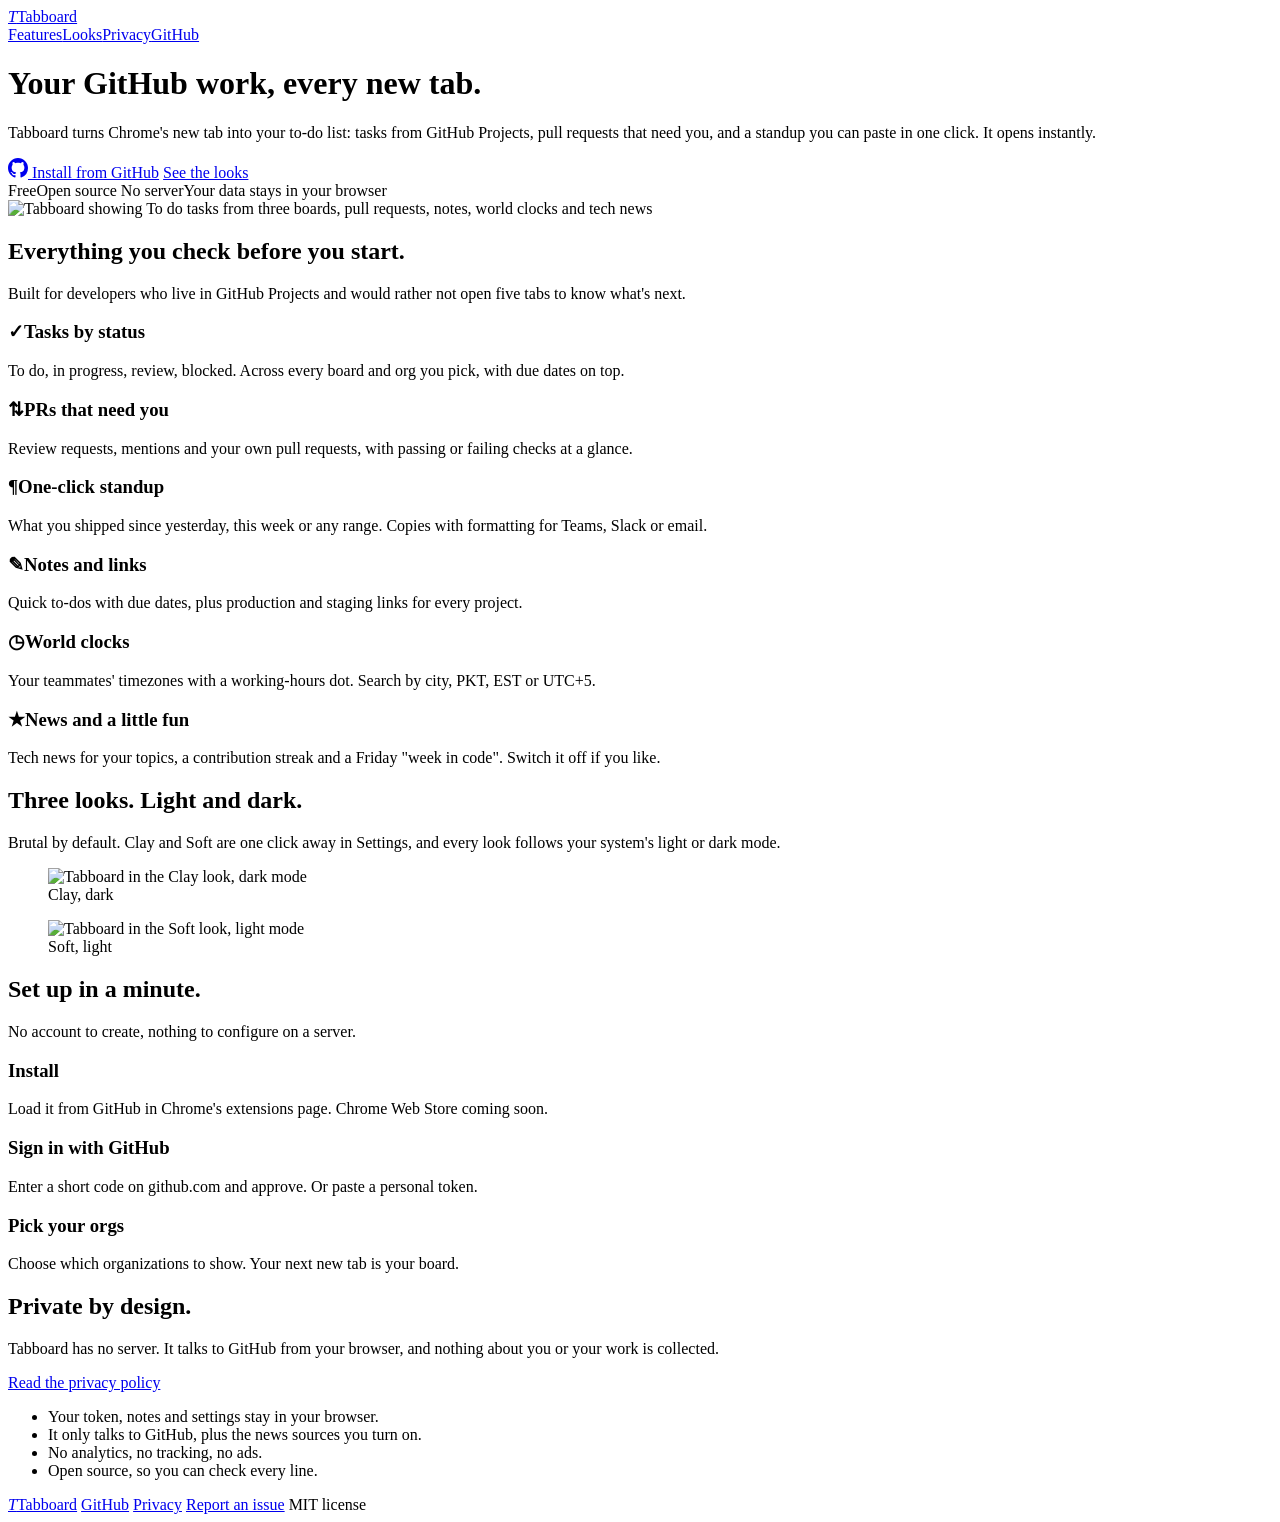
==== site/index.html @ a2787006 "Landing page and privacy policy in site/ (for Vercel, tabboard.ifraheem.dev); screenshots move to si" ====
<!doctype html>
<html lang="en">
<head>
<meta charset="utf-8">
<meta name="viewport" content="width=device-width, initial-scale=1">
<title>Tabboard: your GitHub work on every new tab</title>
<meta name="description" content="A Chrome new tab for developers: your GitHub Projects tasks, pull requests that need you, one-click standups, notes and world clocks. Free and open source.">
<meta property="og:title" content="Tabboard: your GitHub work on every new tab">
<meta property="og:description" content="Tasks from GitHub Projects, PRs that need you and one-click standups, on every new Chrome tab. Free and open source.">
<meta property="og:image" content="https://tabboard.ifraheem.dev/img/brutal-light.png">
<meta property="og:url" content="https://tabboard.ifraheem.dev/">
<meta name="twitter:card" content="summary_large_image">
<link rel="icon" href="/favicon.svg" type="image/svg+xml">
<link rel="preconnect" href="https://fonts.googleapis.com">
<link rel="preconnect" href="https://fonts.gstatic.com" crossorigin>
<link href="https://fonts.googleapis.com/css2?family=Syne:wght@800&family=Space+Grotesk:wght@600;700&family=Inter:wght@400;600&family=Space+Mono:wght@700&display=swap" rel="stylesheet">
<link rel="stylesheet" href="/style.css">
</head>
<body>
<div class="wrap">
  <nav aria-label="Main">
    <a class="logo" href="/"><i aria-hidden="true">T</i>Tabboard</a>
    <div class="links"><a href="#features">Features</a><a href="#looks">Looks</a><a href="#privacy">Privacy</a><a href="https://github.com/mifraheem/tabboard">GitHub</a></div>
  </nav>

  <header class="hero">
    <h1>Your GitHub work, every new tab.</h1>
    <p class="lead">Tabboard turns Chrome's new tab into your to-do list: tasks from GitHub Projects, pull requests that need you, and a standup you can paste in one click. It opens instantly.</p>
    <div class="cta">
      <a class="btn" href="https://github.com/mifraheem/tabboard#install">
        <svg width="20" height="20" viewBox="0 0 16 16" fill="currentColor" aria-hidden="true"><path d="M8 0C3.58 0 0 3.58 0 8c0 3.54 2.29 6.53 5.47 7.59.4.07.55-.17.55-.38 0-.19-.01-.82-.01-1.49-2.01.37-2.53-.49-2.69-.94-.09-.23-.48-.94-.82-1.13-.28-.15-.68-.52-.01-.53.63-.01 1.08.58 1.23.82.72 1.21 1.87.87 2.33.66.07-.52.28-.87.51-1.07-1.78-.2-3.64-.89-3.64-3.95 0-.87.31-1.59.82-2.15-.08-.2-.36-1.02.08-2.12 0 0 .67-.21 2.2.82.64-.18 1.32-.27 2-.27.68 0 1.36.09 2 .27 1.53-1.04 2.2-.82 2.2-.82.44 1.1.16 1.92.08 2.12.51.56.82 1.27.82 2.15 0 3.07-1.87 3.75-3.65 3.95.29.25.54.73.54 1.48 0 1.07-.01 1.93-.01 2.2 0 .21.15.46.55.38A8.013 8.013 0 0016 8c0-4.42-3.58-8-8-8z"/></svg>
        Install from GitHub</a>
      <a class="btn ghost" href="#looks">See the looks</a>
    </div>
    <div class="stickers" aria-label="Highlights">
      <span style="background: var(--green)">Free</span><span style="background: var(--blue)">Open source</span>
      <span style="background: var(--lav)">No server</span><span style="background: var(--orange)">Your data stays in your browser</span>
    </div>
    <div class="shot"><div class="bar" aria-hidden="true"><i></i><i></i><i></i></div>
      <img src="/img/brutal-light.png" alt="Tabboard showing To do tasks from three boards, pull requests, notes, world clocks and tech news" width="1440" height="900"></div>
  </header>
</div>

<section id="features"><div class="wrap">
  <h2>Everything you check before you start.</h2>
  <p class="sub">Built for developers who live in GitHub Projects and would rather not open five tabs to know what's next.</p>
  <div class="grid">
    <div class="card"><h3><b style="--c: var(--yellow)">✓</b>Tasks by status</h3><p>To do, in progress, review, blocked. Across every board and org you pick, with due dates on top.</p></div>
    <div class="card"><h3><b style="--c: var(--lav)">⇅</b>PRs that need you</h3><p>Review requests, mentions and your own pull requests, with passing or failing checks at a glance.</p></div>
    <div class="card"><h3><b style="--c: var(--green)">¶</b>One-click standup</h3><p>What you shipped since yesterday, this week or any range. Copies with formatting for Teams, Slack or email.</p></div>
    <div class="card"><h3><b style="--c: var(--blue)">✎</b>Notes and links</h3><p>Quick to-dos with due dates, plus production and staging links for every project.</p></div>
    <div class="card"><h3><b style="--c: var(--orange)">◷</b>World clocks</h3><p>Your teammates' timezones with a working-hours dot. Search by city, PKT, EST or UTC+5.</p></div>
    <div class="card"><h3><b style="--c: var(--coral)">★</b>News and a little fun</h3><p>Tech news for your topics, a contribution streak and a Friday "week in code". Switch it off if you like.</p></div>
  </div>
</div></section>

<section id="looks"><div class="wrap">
  <h2>Three looks. Light and dark.</h2>
  <p class="sub">Brutal by default. Clay and Soft are one click away in Settings, and every look follows your system's light or dark mode.</p>
  <div class="looks">
    <figure><img src="/img/clay-dark.png" alt="Tabboard in the Clay look, dark mode" width="1440" height="900" loading="lazy"><figcaption>Clay, dark</figcaption></figure>
    <figure><img src="/img/soft-light.png" alt="Tabboard in the Soft look, light mode" width="1440" height="900" loading="lazy"><figcaption>Soft, light</figcaption></figure>
  </div>
</div></section>

<section id="how"><div class="wrap">
  <h2>Set up in a minute.</h2>
  <p class="sub">No account to create, nothing to configure on a server.</p>
  <div class="steps">
    <div class="card"><h3>Install</h3><p>Load it from GitHub in Chrome's extensions page. Chrome Web Store coming soon.</p></div>
    <div class="card"><h3>Sign in with GitHub</h3><p>Enter a short code on github.com and approve. Or paste a personal token.</p></div>
    <div class="card"><h3>Pick your orgs</h3><p>Choose which organizations to show. Your next new tab is your board.</p></div>
  </div>
</div></section>

<section id="privacy"><div class="wrap privacy">
  <div>
    <h2>Private by design.</h2>
    <p class="sub">Tabboard has no server. It talks to GitHub from your browser, and nothing about you or your work is collected.</p>
    <a class="btn ghost" href="/privacy">Read the privacy policy</a>
  </div>
  <ul>
    <li>Your token, notes and settings stay in your browser.</li>
    <li>It only talks to GitHub, plus the news sources you turn on.</li>
    <li>No analytics, no tracking, no ads.</li>
    <li>Open source, so you can check every line.</li>
  </ul>
</div></section>

<div class="wrap"><footer>
  <a class="logo" href="/"><i aria-hidden="true">T</i>Tabboard</a>
  <span class="grow"></span>
  <a href="https://github.com/mifraheem/tabboard">GitHub</a>
  <a href="/privacy">Privacy</a>
  <a href="https://github.com/mifraheem/tabboard/issues/new/choose">Report an issue</a>
  <span>MIT license</span>
</footer></div>
</body>
</html>
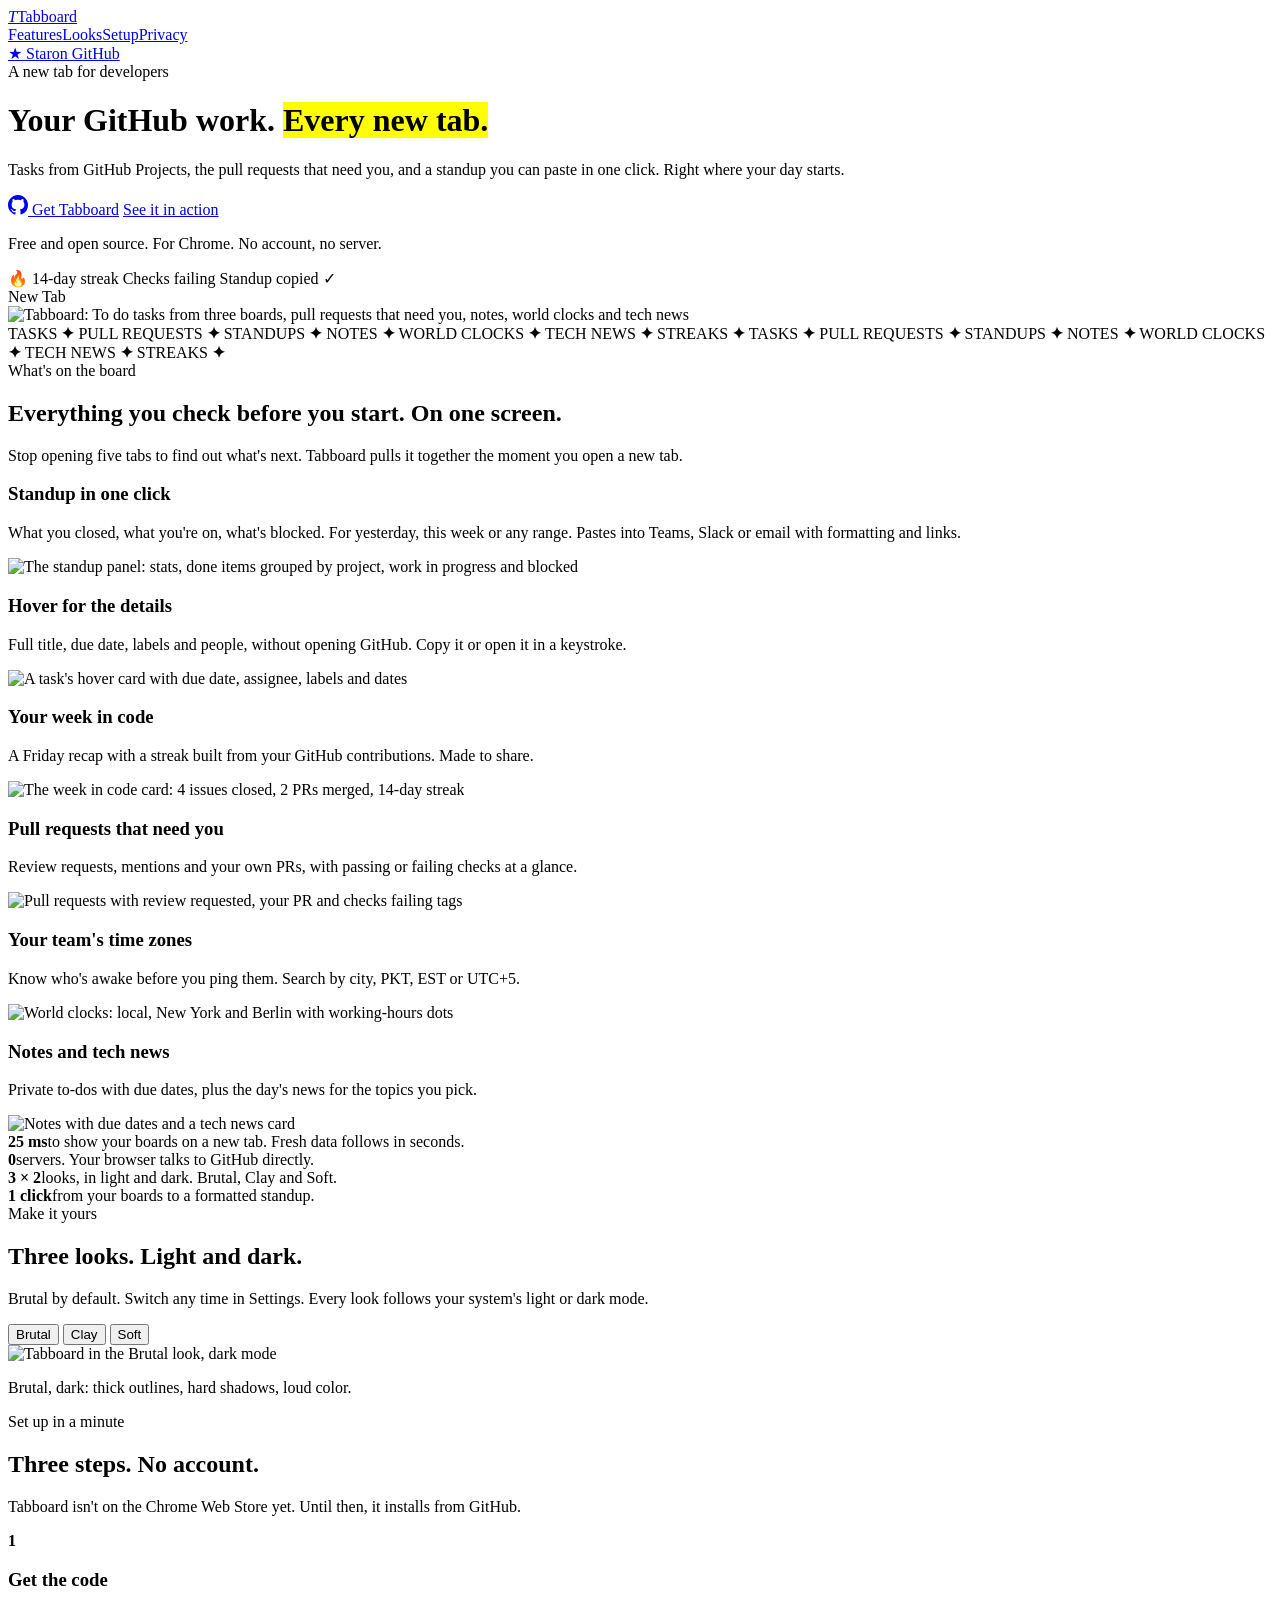
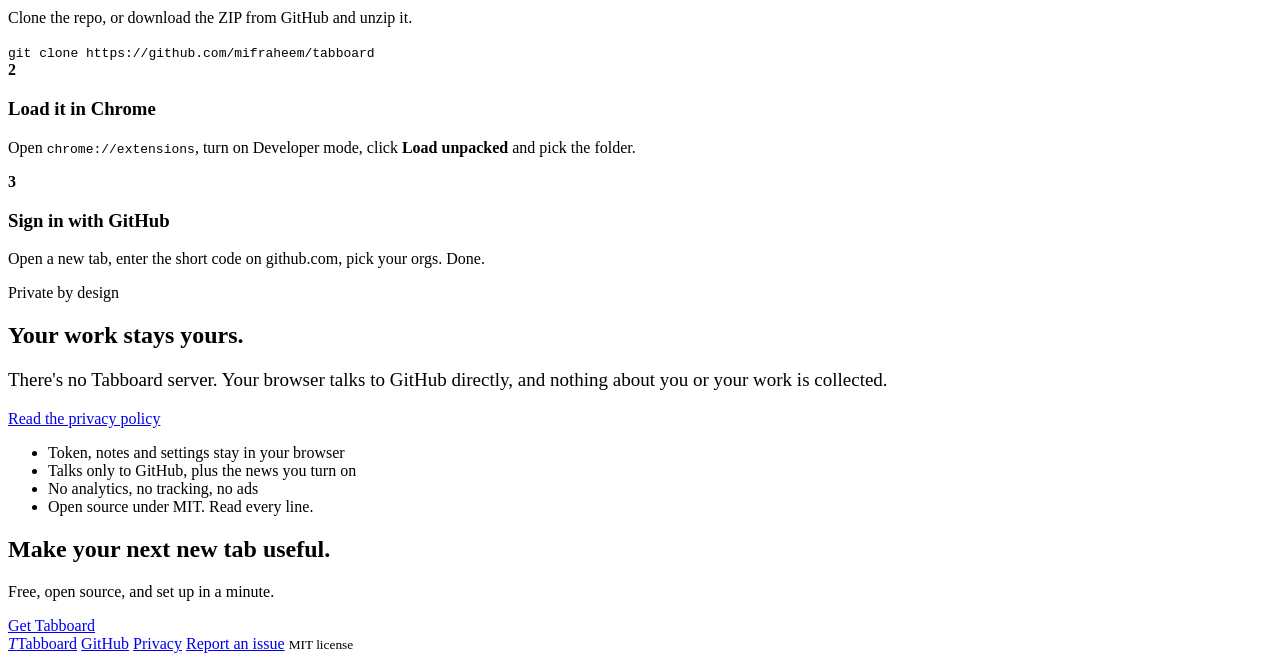
==== commit e685f42d: "Landing page redesign: product-first hero with stickers, ticker, bento of real product shots, number" ====
--- a/site/index.html
+++ b/site/index.html
@@ -13,79 +13,136 @@
 <link rel="icon" href="/favicon.svg" type="image/svg+xml">
 <link rel="preconnect" href="https://fonts.googleapis.com">
 <link rel="preconnect" href="https://fonts.gstatic.com" crossorigin>
-<link href="https://fonts.googleapis.com/css2?family=Syne:wght@800&family=Space+Grotesk:wght@600;700&family=Inter:wght@400;600&family=Space+Mono:wght@700&display=swap" rel="stylesheet">
+<link href="https://fonts.googleapis.com/css2?family=Syne:wght@800&family=Space+Grotesk:wght@600;700&family=Inter:wght@400;600&family=Space+Mono:wght@400;700&display=swap" rel="stylesheet">
 <link rel="stylesheet" href="/style.css">
 </head>
 <body>
 <div class="wrap">
   <nav aria-label="Main">
     <a class="logo" href="/"><i aria-hidden="true">T</i>Tabboard</a>
-    <div class="links"><a href="#features">Features</a><a href="#looks">Looks</a><a href="#privacy">Privacy</a><a href="https://github.com/mifraheem/tabboard">GitHub</a></div>
+    <div class="links"><a href="#features">Features</a><a href="#looks">Looks</a><a href="#setup">Setup</a><a href="#privacy">Privacy</a></div>
+    <a class="btn white" href="https://github.com/mifraheem/tabboard" aria-label="Star Tabboard on GitHub">★ Star<span class="hide-sm">on GitHub</span></a>
   </nav>
 
   <header class="hero">
-    <h1>Your GitHub work, every new tab.</h1>
-    <p class="lead">Tabboard turns Chrome's new tab into your to-do list: tasks from GitHub Projects, pull requests that need you, and a standup you can paste in one click. It opens instantly.</p>
-    <div class="cta">
-      <a class="btn" href="https://github.com/mifraheem/tabboard#install">
-        <svg width="20" height="20" viewBox="0 0 16 16" fill="currentColor" aria-hidden="true"><path d="M8 0C3.58 0 0 3.58 0 8c0 3.54 2.29 6.53 5.47 7.59.4.07.55-.17.55-.38 0-.19-.01-.82-.01-1.49-2.01.37-2.53-.49-2.69-.94-.09-.23-.48-.94-.82-1.13-.28-.15-.68-.52-.01-.53.63-.01 1.08.58 1.23.82.72 1.21 1.87.87 2.33.66.07-.52.28-.87.51-1.07-1.78-.2-3.64-.89-3.64-3.95 0-.87.31-1.59.82-2.15-.08-.2-.36-1.02.08-2.12 0 0 .67-.21 2.2.82.64-.18 1.32-.27 2-.27.68 0 1.36.09 2 .27 1.53-1.04 2.2-.82 2.2-.82.44 1.1.16 1.92.08 2.12.51.56.82 1.27.82 2.15 0 3.07-1.87 3.75-3.65 3.95.29.25.54.73.54 1.48 0 1.07-.01 1.93-.01 2.2 0 .21.15.46.55.38A8.013 8.013 0 0016 8c0-4.42-3.58-8-8-8z"/></svg>
-        Install from GitHub</a>
-      <a class="btn ghost" href="#looks">See the looks</a>
+    <div>
+      <span class="kicker">A new tab for developers</span>
+      <h1>Your GitHub work. <mark>Every new tab.</mark></h1>
+      <p class="lead">Tasks from GitHub Projects, the pull requests that need you, and a standup you can paste in one click. Right where your day starts.</p>
+      <div class="cta">
+        <a class="btn" href="#setup">
+          <svg width="20" height="20" viewBox="0 0 16 16" fill="currentColor" aria-hidden="true"><path d="M8 0C3.58 0 0 3.58 0 8c0 3.54 2.29 6.53 5.47 7.59.4.07.55-.17.55-.38 0-.19-.01-.82-.01-1.49-2.01.37-2.53-.49-2.69-.94-.09-.23-.48-.94-.82-1.13-.28-.15-.68-.52-.01-.53.63-.01 1.08.58 1.23.82.72 1.21 1.87.87 2.33.66.07-.52.28-.87.51-1.07-1.78-.2-3.64-.89-3.64-3.95 0-.87.31-1.59.82-2.15-.08-.2-.36-1.02.08-2.12 0 0 .67-.21 2.2.82.64-.18 1.32-.27 2-.27.68 0 1.36.09 2 .27 1.53-1.04 2.2-.82 2.2-.82.44 1.1.16 1.92.08 2.12.51.56.82 1.27.82 2.15 0 3.07-1.87 3.75-3.65 3.95.29.25.54.73.54 1.48 0 1.07-.01 1.93-.01 2.2 0 .21.15.46.55.38A8.013 8.013 0 0016 8c0-4.42-3.58-8-8-8z"/></svg>
+          Get Tabboard</a>
+        <a class="btn white" href="#looks">See it in action</a>
+      </div>
+      <p class="note">Free and open source. For Chrome. No account, no server.</p>
     </div>
-    <div class="stickers" aria-label="Highlights">
-      <span style="background: var(--green)">Free</span><span style="background: var(--blue)">Open source</span>
-      <span style="background: var(--lav)">No server</span><span style="background: var(--orange)">Your data stays in your browser</span>
+    <div class="stage">
+      <span class="sticker s1">🔥 14-day streak</span>
+      <span class="sticker s2">Checks failing</span>
+      <span class="sticker s3">Standup copied ✓</span>
+      <div class="browser">
+        <div class="chrome" aria-hidden="true"><i></i><i></i><i></i><span>New Tab</span></div>
+        <img src="/img/dashboard.webp" alt="Tabboard: To do tasks from three boards, pull requests that need you, notes, world clocks and tech news" width="1440" height="900" fetchpriority="high">
+      </div>
     </div>
-    <div class="shot"><div class="bar" aria-hidden="true"><i></i><i></i><i></i></div>
-      <img src="/img/brutal-light.png" alt="Tabboard showing To do tasks from three boards, pull requests, notes, world clocks and tech news" width="1440" height="900"></div>
   </header>
 </div>
 
+<div class="ticker-band"><div class="ticker" aria-hidden="true"><div>
+  <span>TASKS <b>✦</b> PULL REQUESTS <b>✦</b> STANDUPS <b>✦</b> NOTES <b>✦</b> WORLD CLOCKS <b>✦</b> TECH NEWS <b>✦</b> STREAKS <b>✦</b></span>
+  <span>TASKS <b>✦</b> PULL REQUESTS <b>✦</b> STANDUPS <b>✦</b> NOTES <b>✦</b> WORLD CLOCKS <b>✦</b> TECH NEWS <b>✦</b> STREAKS <b>✦</b></span>
+</div></div></div>
+
 <section id="features"><div class="wrap">
-  <h2>Everything you check before you start.</h2>
-  <p class="sub">Built for developers who live in GitHub Projects and would rather not open five tabs to know what's next.</p>
-  <div class="grid">
-    <div class="card"><h3><b style="--c: var(--yellow)">✓</b>Tasks by status</h3><p>To do, in progress, review, blocked. Across every board and org you pick, with due dates on top.</p></div>
-    <div class="card"><h3><b style="--c: var(--lav)">⇅</b>PRs that need you</h3><p>Review requests, mentions and your own pull requests, with passing or failing checks at a glance.</p></div>
-    <div class="card"><h3><b style="--c: var(--green)">¶</b>One-click standup</h3><p>What you shipped since yesterday, this week or any range. Copies with formatting for Teams, Slack or email.</p></div>
-    <div class="card"><h3><b style="--c: var(--blue)">✎</b>Notes and links</h3><p>Quick to-dos with due dates, plus production and staging links for every project.</p></div>
-    <div class="card"><h3><b style="--c: var(--orange)">◷</b>World clocks</h3><p>Your teammates' timezones with a working-hours dot. Search by city, PKT, EST or UTC+5.</p></div>
-    <div class="card"><h3><b style="--c: var(--coral)">★</b>News and a little fun</h3><p>Tech news for your topics, a contribution streak and a Friday "week in code". Switch it off if you like.</p></div>
+  <div class="head">
+    <span class="kicker">What's on the board</span>
+    <h2>Everything you check before you start. On one screen.</h2>
+    <p>Stop opening five tabs to find out what's next. Tabboard pulls it together the moment you open a new tab.</p>
+  </div>
+  <div class="bento">
+    <article class="tile t-standup" style="--c: var(--pink)">
+      <header><h3>Standup in one click</h3><p>What you closed, what you're on, what's blocked. For yesterday, this week or any range. Pastes into Teams, Slack or email with formatting and links.</p></header>
+      <div class="pic"><img src="/img/standup.webp" alt="The standup panel: stats, done items grouped by project, work in progress and blocked" width="500" height="619" loading="lazy"></div>
+    </article>
+    <article class="tile t-hover" style="--c: var(--blue)">
+      <header><h3>Hover for the details</h3><p>Full title, due date, labels and people, without opening GitHub. Copy it or open it in a keystroke.</p></header>
+      <div class="pic"><img src="/img/hovercard.webp" alt="A task's hover card with due date, assignee, labels and dates" width="400" height="278" loading="lazy"></div>
+    </article>
+    <article class="tile t-week" style="--c: var(--yellow)">
+      <header><h3>Your week in code</h3><p>A Friday recap with a streak built from your GitHub contributions. Made to share.</p></header>
+      <div class="pic"><img src="/img/week.webp" alt="The week in code card: 4 issues closed, 2 PRs merged, 14-day streak" width="360" height="285" loading="lazy"></div>
+    </article>
+    <article class="tile t-prs" style="--c: var(--lav)">
+      <header><h3>Pull requests that need you</h3><p>Review requests, mentions and your own PRs, with passing or failing checks at a glance.</p></header>
+      <div class="pic"><img src="/img/prs.webp" alt="Pull requests with review requested, your PR and checks failing tags" width="1364" height="191" loading="lazy"></div>
+    </article>
+    <article class="tile t-clocks" style="--c: var(--green)">
+      <header><h3>Your team's time zones</h3><p>Know who's awake before you ping them. Search by city, PKT, EST or UTC+5.</p></header>
+      <div class="pic"><img src="/img/clocks.webp" alt="World clocks: local, New York and Berlin with working-hours dots" width="341" height="72" loading="lazy"></div>
+    </article>
+    <article class="tile t-rail" style="--c: var(--orange)">
+      <header><h3>Notes and tech news</h3><p>Private to-dos with due dates, plus the day's news for the topics you pick.</p></header>
+      <div class="pic"><img src="/img/rail.webp" alt="Notes with due dates and a tech news card" width="328" height="705" loading="lazy"></div>
+    </article>
   </div>
 </div></section>
 
+<div class="wrap"><div class="numbers">
+  <div><b>25 ms</b><span>to show your boards on a new tab. Fresh data follows in seconds.</span></div>
+  <div><b>0</b><span>servers. Your browser talks to GitHub directly.</span></div>
+  <div><b>3 × 2</b><span>looks, in light and dark. Brutal, Clay and Soft.</span></div>
+  <div><b>1 click</b><span>from your boards to a formatted standup.</span></div>
+</div></div>
+
 <section id="looks"><div class="wrap">
-  <h2>Three looks. Light and dark.</h2>
-  <p class="sub">Brutal by default. Clay and Soft are one click away in Settings, and every look follows your system's light or dark mode.</p>
-  <div class="looks">
-    <figure><img src="/img/clay-dark.png" alt="Tabboard in the Clay look, dark mode" width="1440" height="900" loading="lazy"><figcaption>Clay, dark</figcaption></figure>
-    <figure><img src="/img/soft-light.png" alt="Tabboard in the Soft look, light mode" width="1440" height="900" loading="lazy"><figcaption>Soft, light</figcaption></figure>
+  <div class="head">
+    <span class="kicker">Make it yours</span>
+    <h2>Three looks. Light and dark.</h2>
+    <p>Brutal by default. Switch any time in Settings. Every look follows your system's light or dark mode.</p>
+  </div>
+  <div class="looks-tabs" role="tablist" aria-label="Looks">
+    <button role="tab" aria-selected="true" data-look="brutal" style="--c: var(--yellow)">Brutal</button>
+    <button role="tab" aria-selected="false" data-look="clay" style="--c: var(--lav)">Clay</button>
+    <button role="tab" aria-selected="false" data-look="soft" style="--c: var(--blue)">Soft</button>
+  </div>
+  <div class="looks-frame"><img id="look-img" src="/img/look-brutal-dark.webp" alt="Tabboard in the Brutal look, dark mode" width="1440" height="900" loading="lazy"></div>
+  <p class="looks-note" id="look-note">Brutal, dark: thick outlines, hard shadows, loud color.</p>
+</div></section>
+
+<section id="setup"><div class="wrap">
+  <div class="head">
+    <span class="kicker">Set up in a minute</span>
+    <h2>Three steps. No account.</h2>
+    <p>Tabboard isn't on the Chrome Web Store yet. Until then, it installs from GitHub.</p>
+  </div>
+  <div class="steps">
+    <div class="step"><b style="--c: var(--yellow)">1</b><h3>Get the code</h3><p>Clone the repo, or download the ZIP from GitHub and unzip it.</p><code class="cmd">git clone https://github.com/mifraheem/tabboard</code></div>
+    <div class="step"><b style="--c: var(--blue)">2</b><h3>Load it in Chrome</h3><p>Open <code>chrome://extensions</code>, turn on Developer mode, click <strong>Load unpacked</strong> and pick the folder.</p></div>
+    <div class="step"><b style="--c: var(--green)">3</b><h3>Sign in with GitHub</h3><p>Open a new tab, enter the short code on github.com, pick your orgs. Done.</p></div>
   </div>
 </div></section>
 
-<section id="how"><div class="wrap">
-  <h2>Set up in a minute.</h2>
-  <p class="sub">No account to create, nothing to configure on a server.</p>
-  <div class="steps">
-    <div class="card"><h3>Install</h3><p>Load it from GitHub in Chrome's extensions page. Chrome Web Store coming soon.</p></div>
-    <div class="card"><h3>Sign in with GitHub</h3><p>Enter a short code on github.com and approve. Or paste a personal token.</p></div>
-    <div class="card"><h3>Pick your orgs</h3><p>Choose which organizations to show. Your next new tab is your board.</p></div>
+<section id="privacy"><div class="wrap private">
+  <div>
+    <span class="kicker">Private by design</span>
+    <h2>Your work stays yours.</h2>
+    <p class="lead" style="color: var(--soft); font-size: 19px">There's no Tabboard server. Your browser talks to GitHub directly, and nothing about you or your work is collected.</p>
+    <a class="btn white" href="/privacy">Read the privacy policy</a>
   </div>
+  <ul class="checks">
+    <li>Token, notes and settings stay in your browser</li>
+    <li>Talks only to GitHub, plus the news you turn on</li>
+    <li>No analytics, no tracking, no ads</li>
+    <li>Open source under MIT. Read every line.</li>
+  </ul>
 </div></section>
 
-<section id="privacy"><div class="wrap privacy">
-  <div>
-    <h2>Private by design.</h2>
-    <p class="sub">Tabboard has no server. It talks to GitHub from your browser, and nothing about you or your work is collected.</p>
-    <a class="btn ghost" href="/privacy">Read the privacy policy</a>
-  </div>
-  <ul>
-    <li>Your token, notes and settings stay in your browser.</li>
-    <li>It only talks to GitHub, plus the news sources you turn on.</li>
-    <li>No analytics, no tracking, no ads.</li>
-    <li>Open source, so you can check every line.</li>
-  </ul>
-</div></section>
+<div class="closing"><div class="wrap">
+  <h2>Make your next new tab useful.</h2>
+  <p>Free, open source, and set up in a minute.</p>
+  <a class="btn" href="#setup">Get Tabboard</a>
+</div></div>
 
 <div class="wrap"><footer>
   <a class="logo" href="/"><i aria-hidden="true">T</i>Tabboard</a>
@@ -93,7 +150,20 @@
   <a href="https://github.com/mifraheem/tabboard">GitHub</a>
   <a href="/privacy">Privacy</a>
   <a href="https://github.com/mifraheem/tabboard/issues/new/choose">Report an issue</a>
-  <span>MIT license</span>
+  <small>MIT license</small>
 </footer></div>
+
+<script>
+  // look switcher: swap the screenshot, keep the tabs accessible
+  const LOOKS = { brutal: ['look-brutal-dark', 'Brutal, dark: thick outlines, hard shadows, loud color.'], clay: ['look-clay-dark', 'Clay, dark: soft, puffy surfaces lit from the top left.'], soft: ['look-soft-light', 'Soft, light: quiet and minimal, for calmer days.'] };
+  const img = document.getElementById('look-img'), note = document.getElementById('look-note');
+  document.querySelectorAll('[data-look]').forEach((b) => b.addEventListener('click', () => {
+    const [file, text] = LOOKS[b.dataset.look];
+    img.src = `/img/${file}.webp`; img.alt = `Tabboard in the ${text.split(':')[0]} look`; note.textContent = text;
+    document.querySelectorAll('[data-look]').forEach((x) => x.setAttribute('aria-selected', x === b));
+  }));
+  // preload the other looks after the page settles
+  addEventListener('load', () => Object.values(LOOKS).forEach(([f]) => { new Image().src = `/img/${f}.webp`; }));
+</script>
 </body>
 </html>
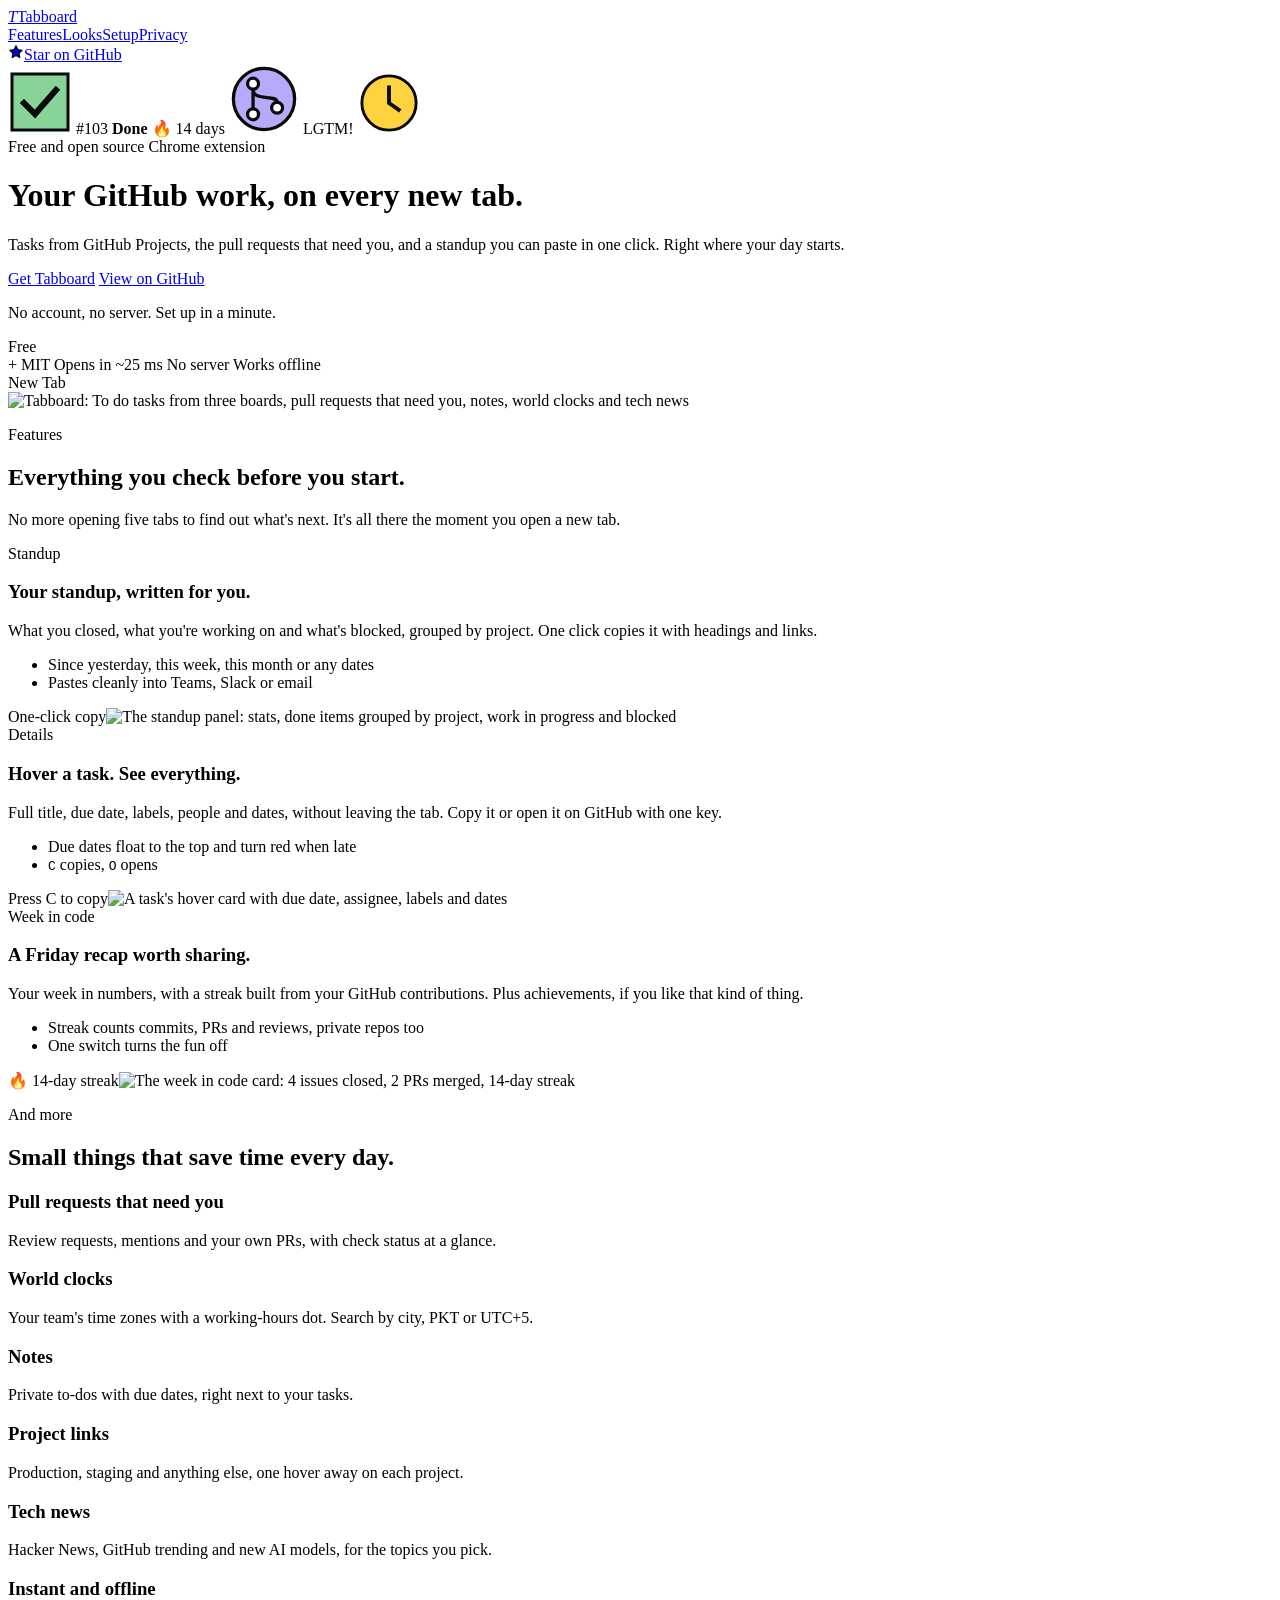
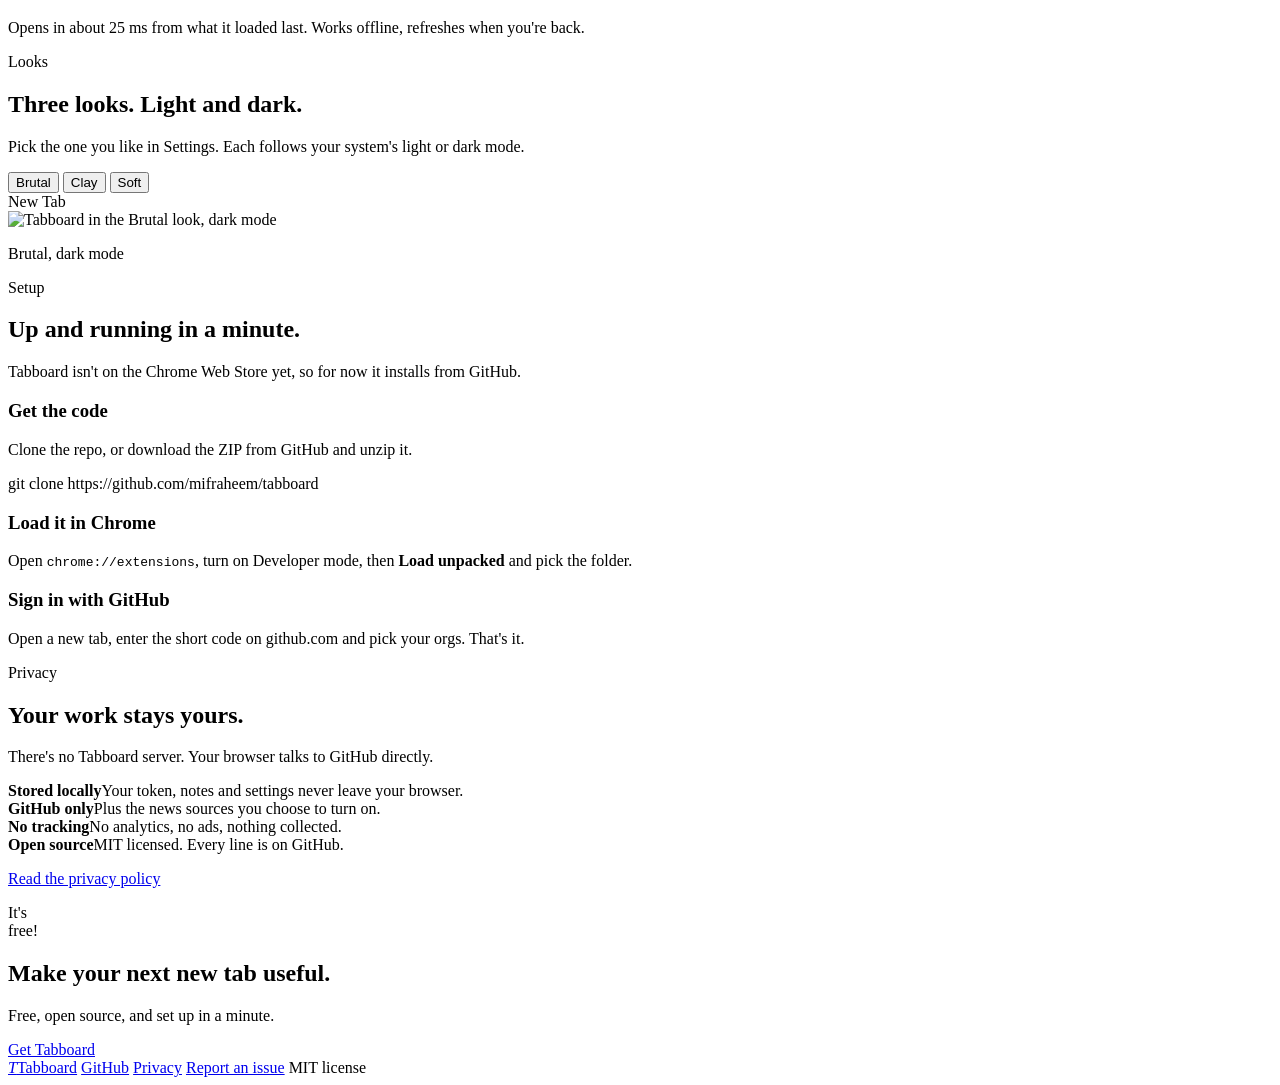
==== commit 02b3f4d4: "Landing page: cleaner layout, stickers, hero doodles, phone polish Co-Authored-By: Claude Opus 5.5 (" ====
--- a/site/index.html
+++ b/site/index.html
@@ -13,132 +13,146 @@
 <link rel="icon" href="/favicon.svg" type="image/svg+xml">
 <link rel="preconnect" href="https://fonts.googleapis.com">
 <link rel="preconnect" href="https://fonts.gstatic.com" crossorigin>
-<link href="https://fonts.googleapis.com/css2?family=Syne:wght@800&family=Space+Grotesk:wght@600;700&family=Inter:wght@400;600&family=Space+Mono:wght@400;700&display=swap" rel="stylesheet">
+<link href="https://fonts.googleapis.com/css2?family=Space+Grotesk:wght@500;600;700&family=Inter:wght@400;500&family=Space+Mono&display=swap" rel="stylesheet">
 <link rel="stylesheet" href="/style.css">
 </head>
 <body>
 <div class="wrap">
   <nav aria-label="Main">
     <a class="logo" href="/"><i aria-hidden="true">T</i>Tabboard</a>
-    <div class="links"><a href="#features">Features</a><a href="#looks">Looks</a><a href="#setup">Setup</a><a href="#privacy">Privacy</a></div>
-    <a class="btn white" href="https://github.com/mifraheem/tabboard" aria-label="Star Tabboard on GitHub">★ Star<span class="hide-sm">on GitHub</span></a>
+    <div class="links"><a href="#features">Features</a><a href="#looks">Looks</a><a href="#setup">Setup</a><a href="/privacy">Privacy</a></div>
+    <a class="btn star" href="https://github.com/mifraheem/tabboard"><svg width="16" height="16" viewBox="0 0 24 24" aria-hidden="true"><path fill="currentColor" stroke="#0a0a0a" stroke-width="2" stroke-linejoin="round" d="M12 2.8l2.8 5.8 6.3.9-4.6 4.4 1.1 6.3L12 17.2l-5.6 3 1.1-6.3-4.6-4.4 6.3-.9z"/></svg><span>Star<span class="long"> on GitHub</span></span></a>
   </nav>
 
   <header class="hero">
-    <div>
-      <span class="kicker">A new tab for developers</span>
-      <h1>Your GitHub work. <mark>Every new tab.</mark></h1>
-      <p class="lead">Tasks from GitHub Projects, the pull requests that need you, and a standup you can paste in one click. Right where your day starts.</p>
-      <div class="cta">
-        <a class="btn" href="#setup">
-          <svg width="20" height="20" viewBox="0 0 16 16" fill="currentColor" aria-hidden="true"><path d="M8 0C3.58 0 0 3.58 0 8c0 3.54 2.29 6.53 5.47 7.59.4.07.55-.17.55-.38 0-.19-.01-.82-.01-1.49-2.01.37-2.53-.49-2.69-.94-.09-.23-.48-.94-.82-1.13-.28-.15-.68-.52-.01-.53.63-.01 1.08.58 1.23.82.72 1.21 1.87.87 2.33.66.07-.52.28-.87.51-1.07-1.78-.2-3.64-.89-3.64-3.95 0-.87.31-1.59.82-2.15-.08-.2-.36-1.02.08-2.12 0 0 .67-.21 2.2.82.64-.18 1.32-.27 2-.27.68 0 1.36.09 2 .27 1.53-1.04 2.2-.82 2.2-.82.44 1.1.16 1.92.08 2.12.51.56.82 1.27.82 2.15 0 3.07-1.87 3.75-3.65 3.95.29.25.54.73.54 1.48 0 1.07-.01 1.93-.01 2.2 0 .21.15.46.55.38A8.013 8.013 0 0016 8c0-4.42-3.58-8-8-8z"/></svg>
-          Get Tabboard</a>
-        <a class="btn white" href="#looks">See it in action</a>
-      </div>
-      <p class="note">Free and open source. For Chrome. No account, no server.</p>
+    <div class="doodles" aria-hidden="true">
+      <span class="dd" style="--r: -8deg; --t: 3.2s; top: 40px; left: 10px"><svg width="64" height="64" viewBox="0 0 64 64"><rect x="4" y="4" width="56" height="56" fill="#88d498" stroke="#0a0a0a" stroke-width="3"/><path d="M16 33l11 11 21-24" fill="none" stroke="#0a0a0a" stroke-width="6" stroke-linecap="square"/></svg></span>
+      <span class="dd chip" style="--r: 5deg; --t: 3.8s; top: 250px; left: -30px">#103 <b>Done</b></span>
+      <span class="dd" style="--r: -4deg; --t: 3.5s; top: 440px; left: 40px; --c: var(--pink)">🔥 14 days</span>
+      <span class="dd" style="--r: 8deg; --t: 3.4s; top: 30px; right: 20px"><svg width="70" height="70" viewBox="0 0 64 64"><circle cx="32" cy="32" r="28" fill="#b8a9fa" stroke="#0a0a0a" stroke-width="3"/><g fill="#fff" stroke="#0a0a0a" stroke-width="3"><circle cx="22" cy="18" r="5"/><circle cx="22" cy="46" r="5"/><circle cx="44" cy="40" r="5"/></g><path d="M22 23v18M22 23c0 12 22 4 22 12" fill="none" stroke="#0a0a0a" stroke-width="3"/></svg></span>
+      <span class="dd bubble" style="--r: -6deg; --t: 3.9s; top: 250px; right: -20px">LGTM!</span>
+      <span class="dd" style="--r: 6deg; --t: 3.3s; top: 430px; right: 30px"><svg width="62" height="62" viewBox="0 0 64 64"><circle cx="32" cy="32" r="28" fill="#ffd23f" stroke="#0a0a0a" stroke-width="3"/><path d="M32 16v16l10 7" fill="none" stroke="#0a0a0a" stroke-width="4" stroke-linecap="square"/></svg></span>
     </div>
-    <div class="stage">
-      <span class="sticker s1">🔥 14-day streak</span>
-      <span class="sticker s2">Checks failing</span>
-      <span class="sticker s3">Standup copied ✓</span>
-      <div class="browser">
-        <div class="chrome" aria-hidden="true"><i></i><i></i><i></i><span>New Tab</span></div>
-        <img src="/img/dashboard.webp" alt="Tabboard: To do tasks from three boards, pull requests that need you, notes, world clocks and tech news" width="1440" height="900" fetchpriority="high">
-      </div>
+    <span class="badge"><i aria-hidden="true"></i>Free and open source Chrome extension</span>
+    <h1>Your GitHub work, on every new tab.</h1>
+    <p class="lead">Tasks from GitHub Projects, the pull requests that need you, and a standup you can paste in one click. Right where your day starts.</p>
+    <div class="cta">
+      <a class="btn primary" href="#setup">Get Tabboard</a>
+      <a class="btn" href="https://github.com/mifraheem/tabboard">View on GitHub</a>
+    </div>
+    <p class="fine">No account, no server. Set up in a minute.</p>
+    <div class="product">
+      <span class="sticker round" style="--c: var(--yellow); --r: -12deg; top: -38px; left: -30px" aria-hidden="true">Free<br>+ MIT</span>
+      <span class="sticker" style="--c: var(--pink); --r: 6deg; top: -20px; right: 48px" aria-hidden="true">Opens in ~25 ms</span>
+      <span class="sticker" style="--c: var(--green); --r: -5deg; bottom: 36px; right: -26px" aria-hidden="true">No server</span>
+      <span class="sticker" style="--c: var(--blue); --r: 4deg; bottom: -18px; left: 64px" aria-hidden="true">Works offline</span>
+      <div class="bar" aria-hidden="true"><i></i><i></i><i></i><span>New Tab</span></div>
+      <div class="screen"><img src="/img/dashboard.webp" alt="Tabboard: To do tasks from three boards, pull requests that need you, notes, world clocks and tech news" width="1440" height="900" fetchpriority="high"></div>
     </div>
   </header>
+
+  <section id="features">
+    <div class="section-head">
+      <p class="eyebrow">Features</p>
+      <h2>Everything you check before you start.</h2>
+      <p>No more opening five tabs to find out what's next. It's all there the moment you open a new tab.</p>
+    </div>
+
+    <div class="spot" style="--c: var(--pink)">
+      <div class="spot-text">
+        <span class="tag">Standup</span>
+        <h3>Your standup, written for you.</h3>
+        <p>What you closed, what you're working on and what's blocked, grouped by project. One click copies it with headings and links.</p>
+        <ul><li>Since yesterday, this week, this month or any dates</li><li>Pastes cleanly into Teams, Slack or email</li></ul>
+      </div>
+      <div class="shot"><span class="sticker" style="--c: var(--yellow); --r: -6deg; top: 18px; right: 18px" aria-hidden="true">One-click copy</span><img src="/img/standup.webp" alt="The standup panel: stats, done items grouped by project, work in progress and blocked" width="500" height="619" loading="lazy"></div>
+    </div>
+
+    <div class="spot flip" style="--c: var(--blue)">
+      <div class="spot-text">
+        <span class="tag">Details</span>
+        <h3>Hover a task. See everything.</h3>
+        <p>Full title, due date, labels, people and dates, without leaving the tab. Copy it or open it on GitHub with one key.</p>
+        <ul><li>Due dates float to the top and turn red when late</li><li><code>C</code> copies, <code>O</code> opens</li></ul>
+      </div>
+      <div class="shot"><span class="sticker" style="--c: var(--yellow); --r: 5deg; bottom: 18px; left: 18px" aria-hidden="true">Press C to copy</span><img src="/img/hovercard.webp" alt="A task's hover card with due date, assignee, labels and dates" width="400" height="278" loading="lazy"></div>
+    </div>
+
+    <div class="spot" style="--c: var(--yellow)">
+      <div class="spot-text">
+        <span class="tag">Week in code</span>
+        <h3>A Friday recap worth sharing.</h3>
+        <p>Your week in numbers, with a streak built from your GitHub contributions. Plus achievements, if you like that kind of thing.</p>
+        <ul><li>Streak counts commits, PRs and reviews, private repos too</li><li>One switch turns the fun off</li></ul>
+      </div>
+      <div class="shot"><span class="sticker" style="--c: var(--pink); --r: -7deg; top: 18px; left: 18px" aria-hidden="true">🔥 14-day streak</span><img src="/img/week.webp" alt="The week in code card: 4 issues closed, 2 PRs merged, 14-day streak" width="360" height="285" loading="lazy"></div>
+    </div>
+  </section>
+
+  <section>
+    <div class="section-head">
+      <p class="eyebrow">And more</p>
+      <h2>Small things that save time every day.</h2>
+    </div>
+    <div class="grid">
+      <div class="feat" style="--c: var(--lav)"><i></i><h3>Pull requests that need you</h3><p>Review requests, mentions and your own PRs, with check status at a glance.</p></div>
+      <div class="feat" style="--c: var(--green)"><i></i><h3>World clocks</h3><p>Your team's time zones with a working-hours dot. Search by city, PKT or UTC+5.</p></div>
+      <div class="feat" style="--c: var(--orange)"><i></i><h3>Notes</h3><p>Private to-dos with due dates, right next to your tasks.</p></div>
+      <div class="feat" style="--c: var(--blue)"><i></i><h3>Project links</h3><p>Production, staging and anything else, one hover away on each project.</p></div>
+      <div class="feat" style="--c: var(--pink)"><i></i><h3>Tech news</h3><p>Hacker News, GitHub trending and new AI models, for the topics you pick.</p></div>
+      <div class="feat" style="--c: var(--yellow)"><i></i><h3>Instant and offline</h3><p>Opens in about 25 ms from what it loaded last. Works offline, refreshes when you're back.</p></div>
+    </div>
+  </section>
+
+  <section id="looks" class="looks">
+    <div class="section-head center">
+      <p class="eyebrow">Looks</p>
+      <h2>Three looks. Light and dark.</h2>
+      <p>Pick the one you like in Settings. Each follows your system's light or dark mode.</p>
+    </div>
+    <div class="seg" role="tablist" aria-label="Looks">
+      <button role="tab" aria-selected="true" data-look="brutal">Brutal</button>
+      <button role="tab" aria-selected="false" data-look="clay">Clay</button>
+      <button role="tab" aria-selected="false" data-look="soft">Soft</button>
+    </div>
+    <div class="product">
+      <div class="bar" aria-hidden="true"><i></i><i></i><i></i><span>New Tab</span></div>
+      <div class="screen"><img id="look-img" src="/img/look-brutal-dark.webp" alt="Tabboard in the Brutal look, dark mode" width="1440" height="900" loading="lazy"></div>
+    </div>
+    <p class="caption" id="look-note">Brutal, dark mode</p>
+  </section>
+
+  <section id="setup">
+    <div class="section-head">
+      <p class="eyebrow">Setup</p>
+      <h2>Up and running in a minute.</h2>
+      <p>Tabboard isn't on the Chrome Web Store yet, so for now it installs from GitHub.</p>
+    </div>
+    <div class="steps">
+      <div class="step"><h3>Get the code</h3><p>Clone the repo, or download the ZIP from GitHub and unzip it.</p><div class="cmd">git clone https://github.com/mifraheem/tabboard</div></div>
+      <div class="step"><h3>Load it in Chrome</h3><p>Open <code>chrome://extensions</code>, turn on Developer mode, then <strong>Load unpacked</strong> and pick the folder.</p></div>
+      <div class="step"><h3>Sign in with GitHub</h3><p>Open a new tab, enter the short code on github.com and pick your orgs. That's it.</p></div>
+    </div>
+  </section>
+
+  <section id="privacy">
+    <div class="section-head">
+      <p class="eyebrow">Privacy</p>
+      <h2>Your work stays yours.</h2>
+      <p>There's no Tabboard server. Your browser talks to GitHub directly.</p>
+    </div>
+    <div class="privacy">
+      <div><b>Stored locally</b><span>Your token, notes and settings never leave your browser.</span></div>
+      <div><b>GitHub only</b><span>Plus the news sources you choose to turn on.</span></div>
+      <div><b>No tracking</b><span>No analytics, no ads, nothing collected.</span></div>
+      <div><b>Open source</b><span>MIT licensed. Every line is on GitHub.</span></div>
+    </div>
+    <p class="privacy-link"><a href="/privacy">Read the privacy policy</a></p>
+  </section>
 </div>
 
-<div class="ticker-band"><div class="ticker" aria-hidden="true"><div>
-  <span>TASKS <b>✦</b> PULL REQUESTS <b>✦</b> STANDUPS <b>✦</b> NOTES <b>✦</b> WORLD CLOCKS <b>✦</b> TECH NEWS <b>✦</b> STREAKS <b>✦</b></span>
-  <span>TASKS <b>✦</b> PULL REQUESTS <b>✦</b> STANDUPS <b>✦</b> NOTES <b>✦</b> WORLD CLOCKS <b>✦</b> TECH NEWS <b>✦</b> STREAKS <b>✦</b></span>
-</div></div></div>
-
-<section id="features"><div class="wrap">
-  <div class="head">
-    <span class="kicker">What's on the board</span>
-    <h2>Everything you check before you start. On one screen.</h2>
-    <p>Stop opening five tabs to find out what's next. Tabboard pulls it together the moment you open a new tab.</p>
-  </div>
-  <div class="bento">
-    <article class="tile t-standup" style="--c: var(--pink)">
-      <header><h3>Standup in one click</h3><p>What you closed, what you're on, what's blocked. For yesterday, this week or any range. Pastes into Teams, Slack or email with formatting and links.</p></header>
-      <div class="pic"><img src="/img/standup.webp" alt="The standup panel: stats, done items grouped by project, work in progress and blocked" width="500" height="619" loading="lazy"></div>
-    </article>
-    <article class="tile t-hover" style="--c: var(--blue)">
-      <header><h3>Hover for the details</h3><p>Full title, due date, labels and people, without opening GitHub. Copy it or open it in a keystroke.</p></header>
-      <div class="pic"><img src="/img/hovercard.webp" alt="A task's hover card with due date, assignee, labels and dates" width="400" height="278" loading="lazy"></div>
-    </article>
-    <article class="tile t-week" style="--c: var(--yellow)">
-      <header><h3>Your week in code</h3><p>A Friday recap with a streak built from your GitHub contributions. Made to share.</p></header>
-      <div class="pic"><img src="/img/week.webp" alt="The week in code card: 4 issues closed, 2 PRs merged, 14-day streak" width="360" height="285" loading="lazy"></div>
-    </article>
-    <article class="tile t-prs" style="--c: var(--lav)">
-      <header><h3>Pull requests that need you</h3><p>Review requests, mentions and your own PRs, with passing or failing checks at a glance.</p></header>
-      <div class="pic"><img src="/img/prs.webp" alt="Pull requests with review requested, your PR and checks failing tags" width="1364" height="191" loading="lazy"></div>
-    </article>
-    <article class="tile t-clocks" style="--c: var(--green)">
-      <header><h3>Your team's time zones</h3><p>Know who's awake before you ping them. Search by city, PKT, EST or UTC+5.</p></header>
-      <div class="pic"><img src="/img/clocks.webp" alt="World clocks: local, New York and Berlin with working-hours dots" width="341" height="72" loading="lazy"></div>
-    </article>
-    <article class="tile t-rail" style="--c: var(--orange)">
-      <header><h3>Notes and tech news</h3><p>Private to-dos with due dates, plus the day's news for the topics you pick.</p></header>
-      <div class="pic"><img src="/img/rail.webp" alt="Notes with due dates and a tech news card" width="328" height="705" loading="lazy"></div>
-    </article>
-  </div>
-</div></section>
-
-<div class="wrap"><div class="numbers">
-  <div><b>25 ms</b><span>to show your boards on a new tab. Fresh data follows in seconds.</span></div>
-  <div><b>0</b><span>servers. Your browser talks to GitHub directly.</span></div>
-  <div><b>3 × 2</b><span>looks, in light and dark. Brutal, Clay and Soft.</span></div>
-  <div><b>1 click</b><span>from your boards to a formatted standup.</span></div>
-</div></div>
-
-<section id="looks"><div class="wrap">
-  <div class="head">
-    <span class="kicker">Make it yours</span>
-    <h2>Three looks. Light and dark.</h2>
-    <p>Brutal by default. Switch any time in Settings. Every look follows your system's light or dark mode.</p>
-  </div>
-  <div class="looks-tabs" role="tablist" aria-label="Looks">
-    <button role="tab" aria-selected="true" data-look="brutal" style="--c: var(--yellow)">Brutal</button>
-    <button role="tab" aria-selected="false" data-look="clay" style="--c: var(--lav)">Clay</button>
-    <button role="tab" aria-selected="false" data-look="soft" style="--c: var(--blue)">Soft</button>
-  </div>
-  <div class="looks-frame"><img id="look-img" src="/img/look-brutal-dark.webp" alt="Tabboard in the Brutal look, dark mode" width="1440" height="900" loading="lazy"></div>
-  <p class="looks-note" id="look-note">Brutal, dark: thick outlines, hard shadows, loud color.</p>
-</div></section>
-
-<section id="setup"><div class="wrap">
-  <div class="head">
-    <span class="kicker">Set up in a minute</span>
-    <h2>Three steps. No account.</h2>
-    <p>Tabboard isn't on the Chrome Web Store yet. Until then, it installs from GitHub.</p>
-  </div>
-  <div class="steps">
-    <div class="step"><b style="--c: var(--yellow)">1</b><h3>Get the code</h3><p>Clone the repo, or download the ZIP from GitHub and unzip it.</p><code class="cmd">git clone https://github.com/mifraheem/tabboard</code></div>
-    <div class="step"><b style="--c: var(--blue)">2</b><h3>Load it in Chrome</h3><p>Open <code>chrome://extensions</code>, turn on Developer mode, click <strong>Load unpacked</strong> and pick the folder.</p></div>
-    <div class="step"><b style="--c: var(--green)">3</b><h3>Sign in with GitHub</h3><p>Open a new tab, enter the short code on github.com, pick your orgs. Done.</p></div>
-  </div>
-</div></section>
-
-<section id="privacy"><div class="wrap private">
-  <div>
-    <span class="kicker">Private by design</span>
-    <h2>Your work stays yours.</h2>
-    <p class="lead" style="color: var(--soft); font-size: 19px">There's no Tabboard server. Your browser talks to GitHub directly, and nothing about you or your work is collected.</p>
-    <a class="btn white" href="/privacy">Read the privacy policy</a>
-  </div>
-  <ul class="checks">
-    <li>Token, notes and settings stay in your browser</li>
-    <li>Talks only to GitHub, plus the news you turn on</li>
-    <li>No analytics, no tracking, no ads</li>
-    <li>Open source under MIT. Read every line.</li>
-  </ul>
-</div></section>
-
 <div class="closing"><div class="wrap">
+  <span class="sticker round" style="--c: var(--pink); --r: 10deg" aria-hidden="true">It's<br>free!</span>
   <h2>Make your next new tab useful.</h2>
   <p>Free, open source, and set up in a minute.</p>
   <a class="btn" href="#setup">Get Tabboard</a>
@@ -150,19 +164,18 @@
   <a href="https://github.com/mifraheem/tabboard">GitHub</a>
   <a href="/privacy">Privacy</a>
   <a href="https://github.com/mifraheem/tabboard/issues/new/choose">Report an issue</a>
-  <small>MIT license</small>
+  <span>MIT license</span>
 </footer></div>
 
 <script>
   // look switcher: swap the screenshot, keep the tabs accessible
-  const LOOKS = { brutal: ['look-brutal-dark', 'Brutal, dark: thick outlines, hard shadows, loud color.'], clay: ['look-clay-dark', 'Clay, dark: soft, puffy surfaces lit from the top left.'], soft: ['look-soft-light', 'Soft, light: quiet and minimal, for calmer days.'] };
+  const LOOKS = { brutal: ['look-brutal-dark', 'Brutal, dark mode'], clay: ['look-clay-dark', 'Clay, dark mode'], soft: ['look-soft-light', 'Soft, light mode'] };
   const img = document.getElementById('look-img'), note = document.getElementById('look-note');
   document.querySelectorAll('[data-look]').forEach((b) => b.addEventListener('click', () => {
     const [file, text] = LOOKS[b.dataset.look];
-    img.src = `/img/${file}.webp`; img.alt = `Tabboard in the ${text.split(':')[0]} look`; note.textContent = text;
+    img.src = `/img/${file}.webp`; img.alt = `Tabboard in the ${text}`; note.textContent = text;
     document.querySelectorAll('[data-look]').forEach((x) => x.setAttribute('aria-selected', x === b));
   }));
-  // preload the other looks after the page settles
   addEventListener('load', () => Object.values(LOOKS).forEach(([f]) => { new Image().src = `/img/${f}.webp`; }));
 </script>
 </body>
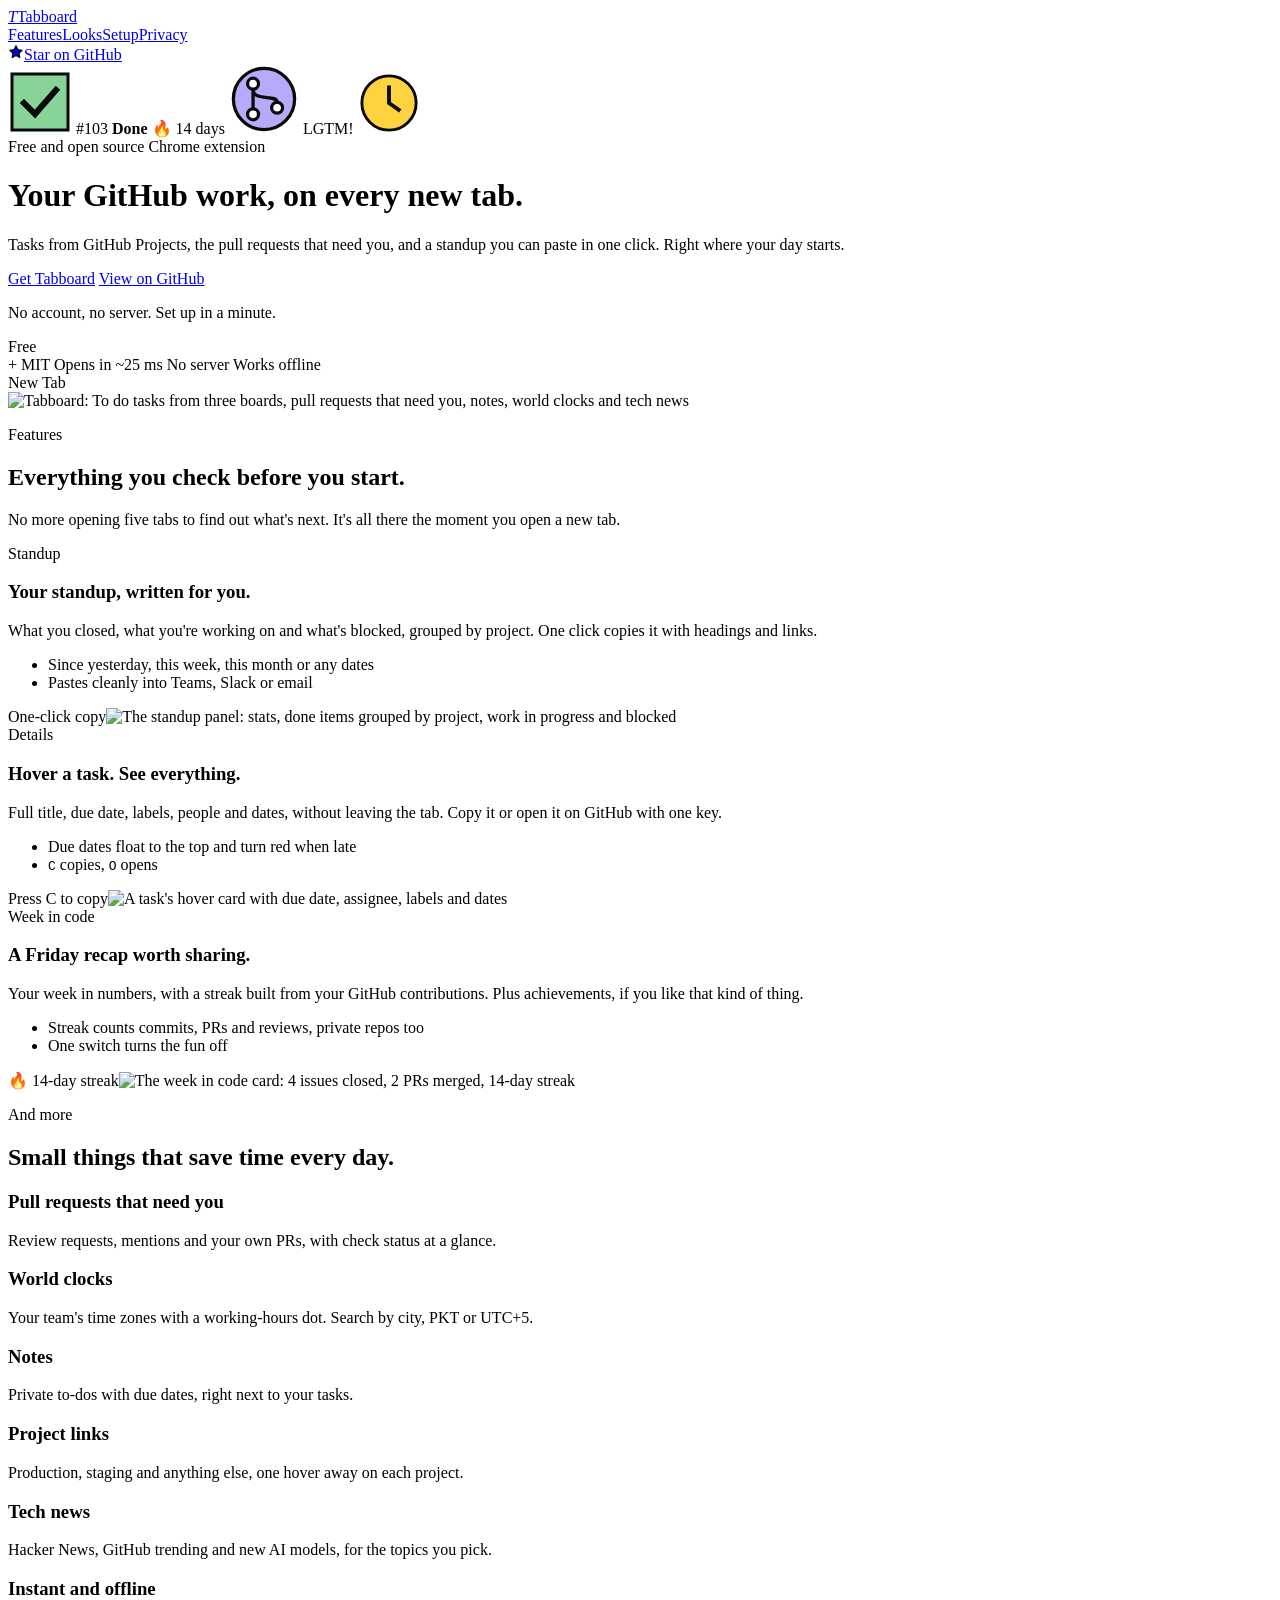
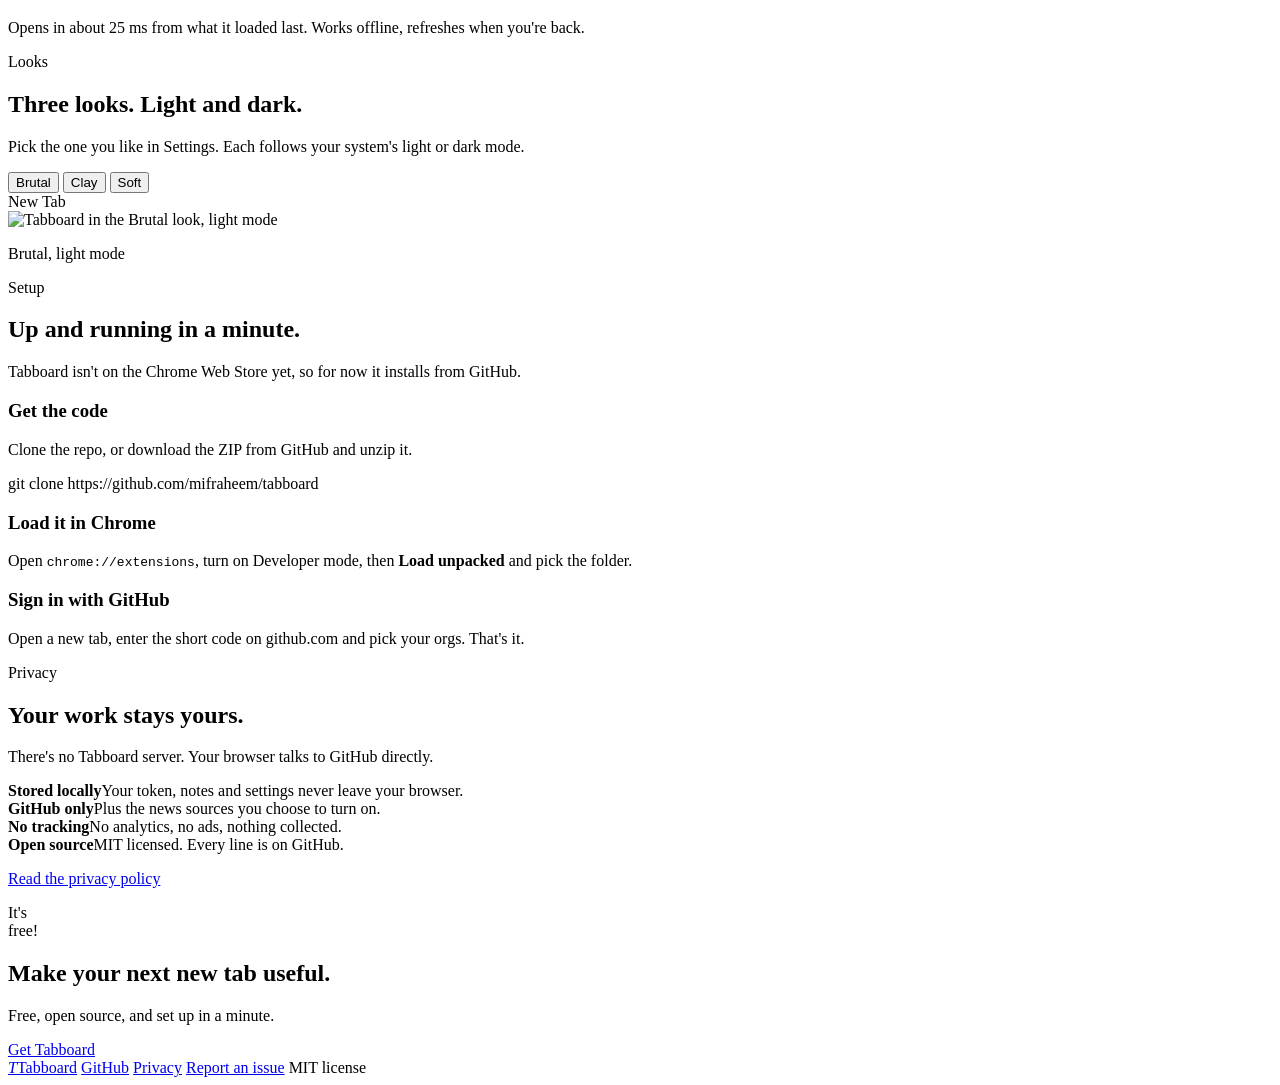
==== commit 7c3be55e: "Landing page: show Brutal in light mode in the looks switcher Co-Authored-By: Claude Opus 5.5 (1M co" ====
--- a/site/index.html
+++ b/site/index.html
@@ -117,9 +117,9 @@
     </div>
     <div class="product">
       <div class="bar" aria-hidden="true"><i></i><i></i><i></i><span>New Tab</span></div>
-      <div class="screen"><img id="look-img" src="/img/look-brutal-dark.webp" alt="Tabboard in the Brutal look, dark mode" width="1440" height="900" loading="lazy"></div>
+      <div class="screen"><img id="look-img" src="/img/dashboard.webp" alt="Tabboard in the Brutal look, light mode" width="1440" height="900" loading="lazy"></div>
     </div>
-    <p class="caption" id="look-note">Brutal, dark mode</p>
+    <p class="caption" id="look-note">Brutal, light mode</p>
   </section>
 
   <section id="setup">
@@ -169,7 +169,7 @@
 
 <script>
   // look switcher: swap the screenshot, keep the tabs accessible
-  const LOOKS = { brutal: ['look-brutal-dark', 'Brutal, dark mode'], clay: ['look-clay-dark', 'Clay, dark mode'], soft: ['look-soft-light', 'Soft, light mode'] };
+  const LOOKS = { brutal: ['dashboard', 'Brutal, light mode'], clay: ['look-clay-dark', 'Clay, dark mode'], soft: ['look-soft-light', 'Soft, light mode'] };
   const img = document.getElementById('look-img'), note = document.getElementById('look-note');
   document.querySelectorAll('[data-look]').forEach((b) => b.addEventListener('click', () => {
     const [file, text] = LOOKS[b.dataset.look];
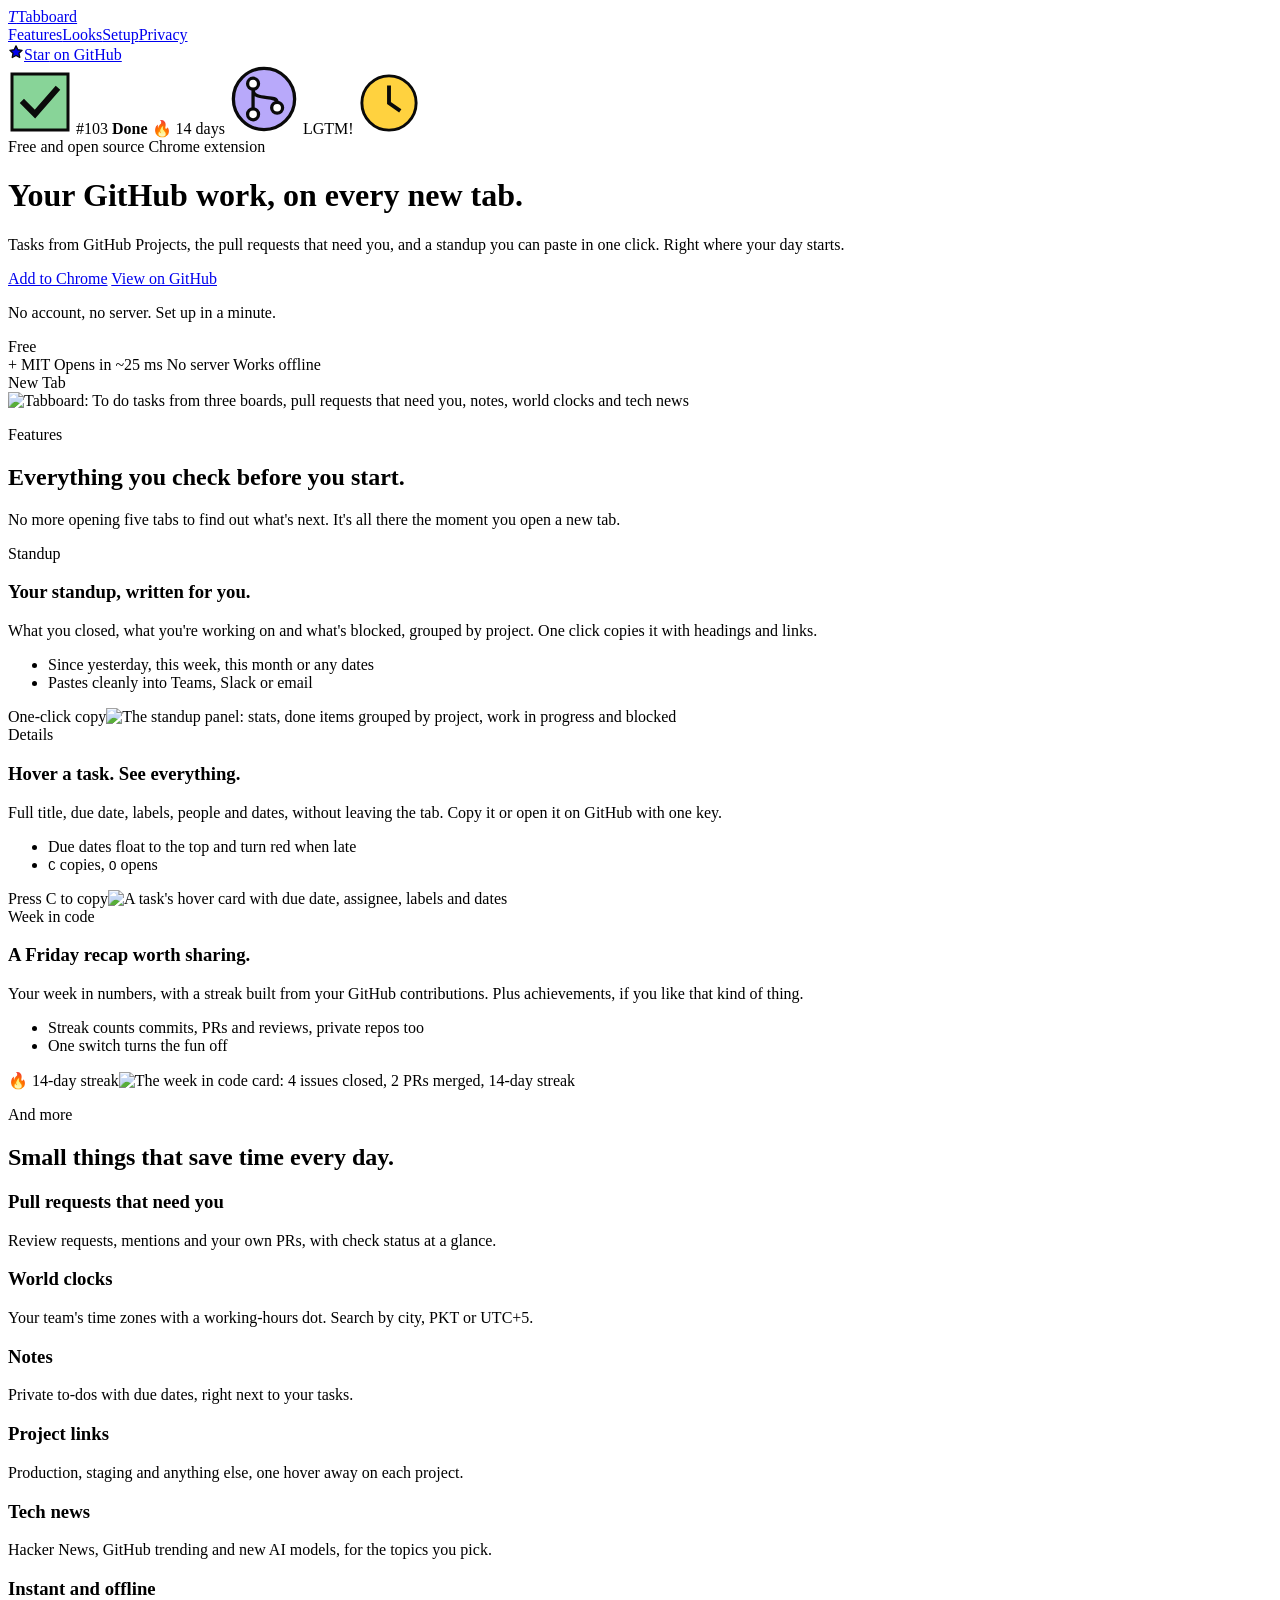
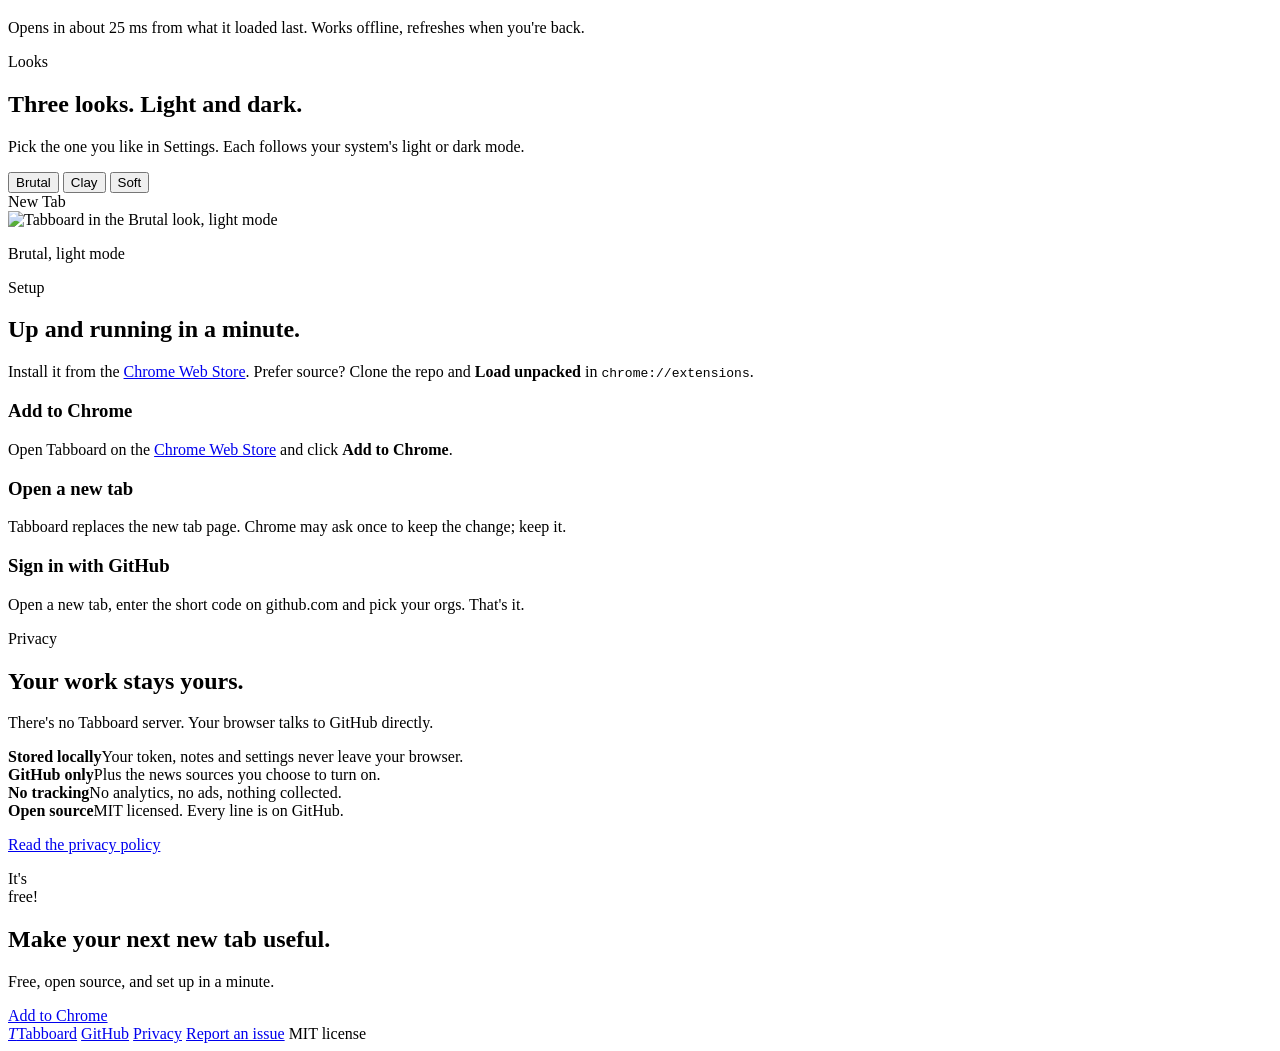
==== commit f0d0cc00: "Point install links at the Chrome Web Store listing Co-Authored-By: Claude Opus 5.5 (1M context) <no" ====
--- a/site/index.html
+++ b/site/index.html
@@ -10,7 +10,8 @@
 <meta property="og:image" content="https://tabboard.ifraheem.dev/img/brutal-light.png">
 <meta property="og:url" content="https://tabboard.ifraheem.dev/">
 <meta name="twitter:card" content="summary_large_image">
-<link rel="icon" href="/favicon.svg" type="image/svg+xml">
+<link rel="icon" href="/favicon-32.png" type="image/png">
+<link rel="apple-touch-icon" href="/apple-touch-icon.png">
 <link rel="preconnect" href="https://fonts.googleapis.com">
 <link rel="preconnect" href="https://fonts.gstatic.com" crossorigin>
 <link href="https://fonts.googleapis.com/css2?family=Space+Grotesk:wght@500;600;700&family=Inter:wght@400;500&family=Space+Mono&display=swap" rel="stylesheet">
@@ -37,7 +38,7 @@
     <h1>Your GitHub work, on every new tab.</h1>
     <p class="lead">Tasks from GitHub Projects, the pull requests that need you, and a standup you can paste in one click. Right where your day starts.</p>
     <div class="cta">
-      <a class="btn primary" href="#setup">Get Tabboard</a>
+      <a class="btn primary" href="https://chromewebstore.google.com/detail/tabboard/npmbmldcbkhdgmeockopcjinkbaocphn">Add to Chrome</a>
       <a class="btn" href="https://github.com/mifraheem/tabboard">View on GitHub</a>
     </div>
     <p class="fine">No account, no server. Set up in a minute.</p>
@@ -126,11 +127,11 @@
     <div class="section-head">
       <p class="eyebrow">Setup</p>
       <h2>Up and running in a minute.</h2>
-      <p>Tabboard isn't on the Chrome Web Store yet, so for now it installs from GitHub.</p>
+      <p>Install it from the <a href="https://chromewebstore.google.com/detail/tabboard/npmbmldcbkhdgmeockopcjinkbaocphn">Chrome Web Store</a>. Prefer source? Clone the repo and <strong>Load unpacked</strong> in <code>chrome://extensions</code>.</p>
     </div>
     <div class="steps">
-      <div class="step"><h3>Get the code</h3><p>Clone the repo, or download the ZIP from GitHub and unzip it.</p><div class="cmd">git clone https://github.com/mifraheem/tabboard</div></div>
-      <div class="step"><h3>Load it in Chrome</h3><p>Open <code>chrome://extensions</code>, turn on Developer mode, then <strong>Load unpacked</strong> and pick the folder.</p></div>
+      <div class="step"><h3>Add to Chrome</h3><p>Open Tabboard on the <a href="https://chromewebstore.google.com/detail/tabboard/npmbmldcbkhdgmeockopcjinkbaocphn">Chrome Web Store</a> and click <strong>Add to Chrome</strong>.</p></div>
+      <div class="step"><h3>Open a new tab</h3><p>Tabboard replaces the new tab page. Chrome may ask once to keep the change; keep it.</p></div>
       <div class="step"><h3>Sign in with GitHub</h3><p>Open a new tab, enter the short code on github.com and pick your orgs. That's it.</p></div>
     </div>
   </section>
@@ -155,7 +156,7 @@
   <span class="sticker round" style="--c: var(--pink); --r: 10deg" aria-hidden="true">It's<br>free!</span>
   <h2>Make your next new tab useful.</h2>
   <p>Free, open source, and set up in a minute.</p>
-  <a class="btn" href="#setup">Get Tabboard</a>
+  <a class="btn" href="https://chromewebstore.google.com/detail/tabboard/npmbmldcbkhdgmeockopcjinkbaocphn">Add to Chrome</a>
 </div></div>
 
 <div class="wrap"><footer>
